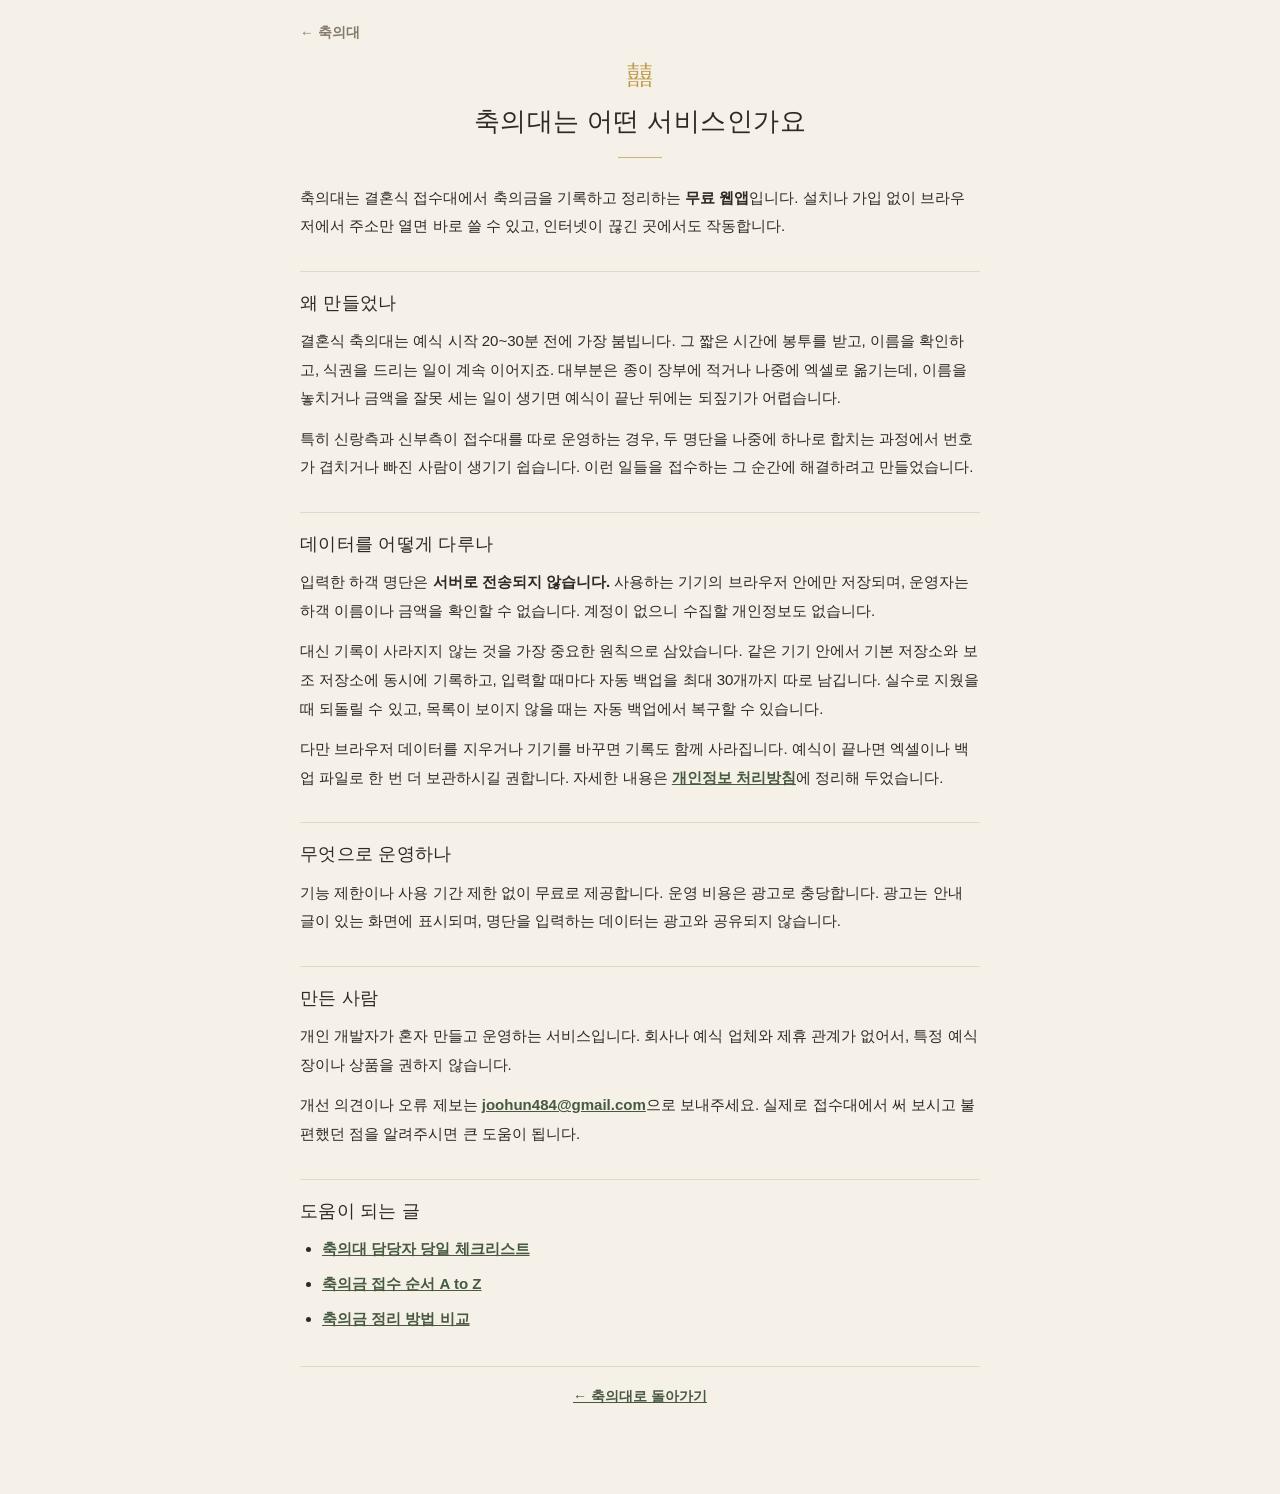
==== about.html @ 6945409e "Add site content, guide pages and SEO foundation (AdSense policy fix) AdSense rejected the site unde" ====
<!DOCTYPE html>
<html lang="ko">
<head>
<meta charset="UTF-8">
<meta name="viewport" content="width=device-width, initial-scale=1.0">
<meta name="theme-color" content="#F5F0E8">
<title>축의대는 어떤 서비스인가요 — 만든 이유와 운영 방식 | 축의대</title>
<meta name="description" content="축의대는 결혼식 접수대에서 축의금을 기록하는 무료 웹앱입니다. 왜 만들었는지, 데이터를 어떻게 다루는지, 무엇으로 운영하는지 정리했습니다.">
<link rel="canonical" href="https://xn--vk1bu99a4qe.com/about.html">
<meta name="google-adsense-account" content="ca-pub-7543390628199317">
<meta property="og:type" content="article">
<meta property="og:title" content="축의대는 어떤 서비스인가요">
<meta property="og:description" content="결혼식 축의대에서 쓰는 무료 축의금 기록 웹앱. 만든 이유와 데이터 처리 방식.">
<meta property="og:url" content="https://xn--vk1bu99a4qe.com/about.html">
<link rel="icon" href="data:image/svg+xml,<svg xmlns='http://www.w3.org/2000/svg' viewBox='0 0 100 100'><circle cx='50' cy='50' r='44' fill='none' stroke='%23BE9A44' stroke-width='3'/><text x='50' y='68' font-size='52' text-anchor='middle' fill='%23BE9A44' font-family='Georgia,serif'>囍</text></svg>">
<link rel="stylesheet" href="page.css">
</head>
<body>
<div class="page">
  <nav class="topbar"><a class="home" href="./">← 축의대</a></nav>
  <div class="crest">囍</div>
  <h1>축의대는 어떤 서비스인가요</h1>
  <div class="rule"></div>

  <p>
    축의대는 결혼식 접수대에서 축의금을 기록하고 정리하는 <strong>무료 웹앱</strong>입니다.
    설치나 가입 없이 브라우저에서 주소만 열면 바로 쓸 수 있고, 인터넷이 끊긴 곳에서도 작동합니다.
  </p>

  <h2>왜 만들었나</h2>
  <p>
    결혼식 축의대는 예식 시작 20~30분 전에 가장 붐빕니다. 그 짧은 시간에 봉투를 받고, 이름을 확인하고,
    식권을 드리는 일이 계속 이어지죠. 대부분은 종이 장부에 적거나 나중에 엑셀로 옮기는데,
    이름을 놓치거나 금액을 잘못 세는 일이 생기면 예식이 끝난 뒤에는 되짚기가 어렵습니다.
  </p>
  <p>
    특히 신랑측과 신부측이 접수대를 따로 운영하는 경우, 두 명단을 나중에 하나로 합치는 과정에서
    번호가 겹치거나 빠진 사람이 생기기 쉽습니다. 이런 일들을 접수하는 그 순간에 해결하려고 만들었습니다.
  </p>

  <h2>데이터를 어떻게 다루나</h2>
  <p>
    입력한 하객 명단은 <strong>서버로 전송되지 않습니다.</strong> 사용하는 기기의 브라우저 안에만 저장되며,
    운영자는 하객 이름이나 금액을 확인할 수 없습니다. 계정이 없으니 수집할 개인정보도 없습니다.
  </p>
  <p>
    대신 기록이 사라지지 않는 것을 가장 중요한 원칙으로 삼았습니다. 같은 기기 안에서 기본 저장소와
    보조 저장소에 동시에 기록하고, 입력할 때마다 자동 백업을 최대 30개까지 따로 남깁니다.
    실수로 지웠을 때 되돌릴 수 있고, 목록이 보이지 않을 때는 자동 백업에서 복구할 수 있습니다.
  </p>
  <p>
    다만 브라우저 데이터를 지우거나 기기를 바꾸면 기록도 함께 사라집니다.
    예식이 끝나면 엑셀이나 백업 파일로 한 번 더 보관하시길 권합니다.
    자세한 내용은 <a href="privacy.html">개인정보 처리방침</a>에 정리해 두었습니다.
  </p>

  <h2>무엇으로 운영하나</h2>
  <p>
    기능 제한이나 사용 기간 제한 없이 무료로 제공합니다. 운영 비용은 광고로 충당합니다.
    광고는 안내 글이 있는 화면에 표시되며, 명단을 입력하는 데이터는 광고와 공유되지 않습니다.
  </p>

  <h2>만든 사람</h2>
  <p>
    개인 개발자가 혼자 만들고 운영하는 서비스입니다. 회사나 예식 업체와 제휴 관계가 없어서,
    특정 예식장이나 상품을 권하지 않습니다.
  </p>
  <p>
    개선 의견이나 오류 제보는 <a href="mailto:joohun484@gmail.com">joohun484@gmail.com</a>으로 보내주세요.
    실제로 접수대에서 써 보시고 불편했던 점을 알려주시면 큰 도움이 됩니다.
  </p>

  <h2>도움이 되는 글</h2>
  <ul>
    <li><a href="guide/chukui-desk-checklist.html">축의대 담당자 당일 체크리스트</a></li>
    <li><a href="guide/chukui-jeopsu-order.html">축의금 접수 순서 A to Z</a></li>
    <li><a href="guide/chukui-jeongri-methods.html">축의금 정리 방법 비교</a></li>
  </ul>

  <p class="back"><a href="./">← 축의대로 돌아가기</a></p>
</div>
</body>
</html>
---- page.css ----
/* 축의대 — 안내/가이드 페이지 공통 스타일 (앱과 같은 '축의 청첩' 톤) */
:root{
  --bg:#F5F0E8; --panel:#FCF8F1; --ink:#2E2A22; --muted:#857B69; --line:#E1D8C7;
  --brand:#8A9E88; --brand-strong:#47593F; --brand-soft:#E8EEE2; --gold:#BE9A44;
  --display:"Didot","Bodoni MT","Hoefler Text",Palatino,"Palatino Linotype",Georgia,"AppleMyungjo","Nanum Myeongjo","Batang",serif;
  --body:"Helvetica Neue","Avenir Next",Avenir,"Segoe UI",Roboto,Arial,"Apple SD Gothic Neo","Malgun Gothic","Nanum Gothic",sans-serif;
}
@media (prefers-color-scheme: dark){
  :root{ --bg:#1A1712; --panel:#24211A; --ink:#EFE8DA; --muted:#A99D87; --line:#3A3529;
    --brand:#9DB199; --brand-strong:#BBCDB4; --brand-soft:#262C20; --gold:#D8B667; }
}
*{ box-sizing:border-box; }
body{ margin:0; background:var(--bg); color:var(--ink); font-family:var(--body);
  line-height:1.5; -webkit-text-size-adjust:100%; }
.page{ max-width:720px; margin:0 auto; padding:14px 20px 72px; }

.topbar{ padding:6px 0 2px; }
.topbar .home{ font-size:.86rem; color:var(--muted); text-decoration:none; font-weight:600; }
.topbar .home:hover{ color:var(--brand-strong); }

.crest{ text-align:center; color:var(--gold); font-family:var(--display); font-size:26px; margin-top:10px; }
h1{ font-family:var(--display); font-weight:400; font-size:1.62rem; line-height:1.45;
  text-align:center; letter-spacing:.02em; margin:8px 0 0; }
.rule{ width:44px; height:1px; background:var(--gold); margin:16px auto 26px; opacity:.7; }

h2{ font-family:var(--display); font-weight:400; font-size:1.14rem; letter-spacing:.02em;
  margin:30px 0 10px; padding-top:18px; border-top:1px solid var(--line); }
h3{ font-size:.98rem; font-weight:700; margin:20px 0 6px; }
p{ font-size:.94rem; line-height:1.9; margin:0 0 12px; }
ul,ol{ padding-left:22px; margin:0 0 12px; }
li{ font-size:.94rem; line-height:1.85; margin-bottom:7px; }
strong{ font-weight:700; }
em{ font-style:normal; color:var(--brand-strong); font-weight:600; }
a{ color:var(--brand-strong); font-weight:600; }

table{ width:100%; border-collapse:collapse; margin:0 0 14px; font-size:.9rem; display:block; overflow-x:auto; }
th,td{ border:1px solid var(--line); padding:9px 11px; text-align:left; vertical-align:top; }
th{ background:var(--brand-soft); font-weight:700; white-space:nowrap; }

blockquote{ margin:0 0 12px; padding:12px 14px; background:var(--panel);
  border-left:3px solid var(--gold); border-radius:0 8px 8px 0; }
blockquote p:last-child{ margin-bottom:0; }

.cta{ display:block; margin:26px 0; padding:16px 18px; background:var(--panel);
  border:1px solid var(--line); border-radius:14px; text-decoration:none; color:var(--ink); }
.cta strong{ display:block; font-family:var(--display); font-weight:400; font-size:1.06rem; margin-bottom:4px; color:var(--brand-strong); }
.cta span{ font-size:.86rem; color:var(--muted); font-weight:400; }

.faq h3{ margin-top:16px; }
.back{ margin-top:34px; padding-top:16px; border-top:1px solid var(--line); text-align:center; font-size:.88rem; }
.ad-wrap{ margin:26px 0 6px; padding-top:14px; border-top:1px solid var(--line); text-align:center; }
.ad-label{ font-size:9px; letter-spacing:.16em; text-transform:uppercase; color:var(--muted); opacity:.7; display:block; margin-bottom:6px; }
footer.site{ margin-top:30px; padding-top:16px; border-top:1px solid var(--line);
  text-align:center; font-size:.82rem; color:var(--muted); }
footer.site a{ color:var(--muted); font-weight:600; }
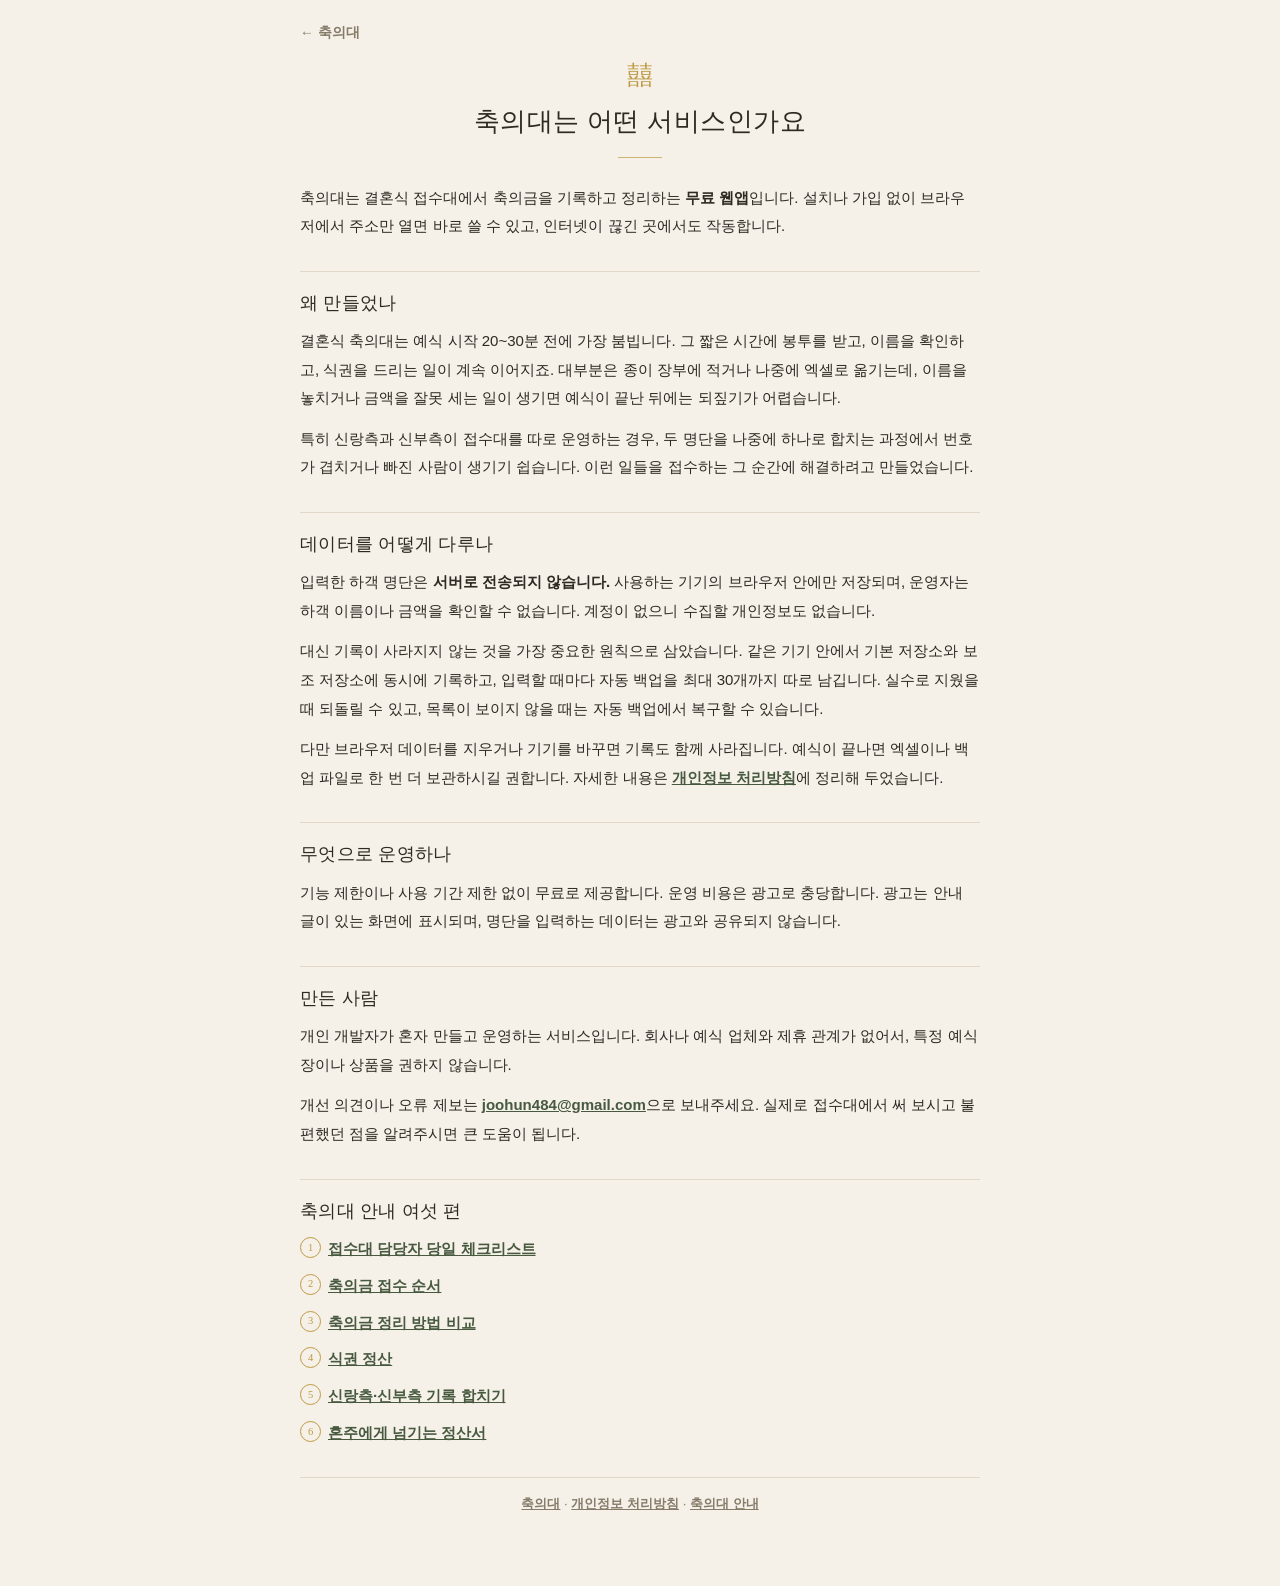
==== commit 4ee3ea9b: "Unify the guide series: one set of facts, consistent nav, no duplication A cross-page audit found th" ====
--- a/about.html
+++ b/about.html
@@ -70,14 +70,18 @@
     실제로 접수대에서 써 보시고 불편했던 점을 알려주시면 큰 도움이 됩니다.
   </p>
 
-  <h2>도움이 되는 글</h2>
-  <ul>
-    <li><a href="guide/chukui-desk-checklist.html">축의대 담당자 당일 체크리스트</a></li>
-    <li><a href="guide/chukui-jeopsu-order.html">축의금 접수 순서 A to Z</a></li>
+  <h2>축의대 안내 여섯 편</h2>
+  <ol class="series">
+    <li><a href="guide/chukui-desk-checklist.html">접수대 담당자 당일 체크리스트</a></li>
+    <li><a href="guide/chukui-jeopsu-order.html">축의금 접수 순서</a></li>
     <li><a href="guide/chukui-jeongri-methods.html">축의금 정리 방법 비교</a></li>
-  </ul>
-
-  <p class="back"><a href="./">← 축의대로 돌아가기</a></p>
+    <li><a href="guide/sikgwon-jeongsan.html">식권 정산</a></li>
+    <li><a href="guide/sinrang-sinbu-hapchigi.html">신랑측·신부측 기록 합치기</a></li>
+    <li><a href="guide/honju-jeongsanseo.html">혼주에게 넘기는 정산서</a></li>
+  </ol>
+  <footer class="site">
+    <a href="./">축의대</a> · <a href="privacy.html">개인정보 처리방침</a> · <a href="guide/chukui-desk-checklist.html">축의대 안내</a>
+  </footer>
 </div>
 </body>
 </html>
--- a/page.css
+++ b/page.css
@@ -47,9 +47,26 @@
 .cta span{ font-size:.86rem; color:var(--muted); font-weight:400; }
 
 .faq h3{ margin-top:16px; }
+/* 시리즈 목차 — 여섯 편 고정, 현재 글은 링크 없이 표시 */
+.series{ counter-reset:sr; list-style:none; padding-left:0; }
+.series li{ position:relative; padding-left:28px; margin-bottom:9px; }
+.series li::before{ counter-increment:sr; content:counter(sr);
+  position:absolute; left:0; top:2px; width:19px; height:19px; border-radius:50%;
+  border:1px solid var(--gold); color:var(--gold); font-family:var(--display); font-size:10.5px;
+  display:flex; align-items:center; justify-content:center; }
+.series li strong{ color:var(--muted); font-weight:600; }
 .back{ margin-top:34px; padding-top:16px; border-top:1px solid var(--line); text-align:center; font-size:.88rem; }
 .ad-wrap{ margin:26px 0 6px; padding-top:14px; border-top:1px solid var(--line); text-align:center; }
 .ad-label{ font-size:9px; letter-spacing:.16em; text-transform:uppercase; color:var(--muted); opacity:.7; display:block; margin-bottom:6px; }
 footer.site{ margin-top:30px; padding-top:16px; border-top:1px solid var(--line);
   text-align:center; font-size:.82rem; color:var(--muted); }
 footer.site a{ color:var(--muted); font-weight:600; }
+footer.site .fine{ margin:10px 0 0; font-size:.76rem; line-height:1.7; color:var(--muted); opacity:.85; }
+
+/* 개인정보 처리방침 전용 */
+.eff{ text-align:center; color:var(--muted); font-size:.82rem; margin-top:8px; }
+.note{ background:var(--panel); border:1px solid var(--line); border-radius:12px;
+  padding:14px 16px; font-size:.9rem; line-height:1.8; margin-bottom:26px; }
+.note b{ color:var(--brand-strong); }
+.ph{ background:rgba(190,154,68,.16); border-bottom:1px dashed var(--gold);
+  padding:0 3px; border-radius:3px; }
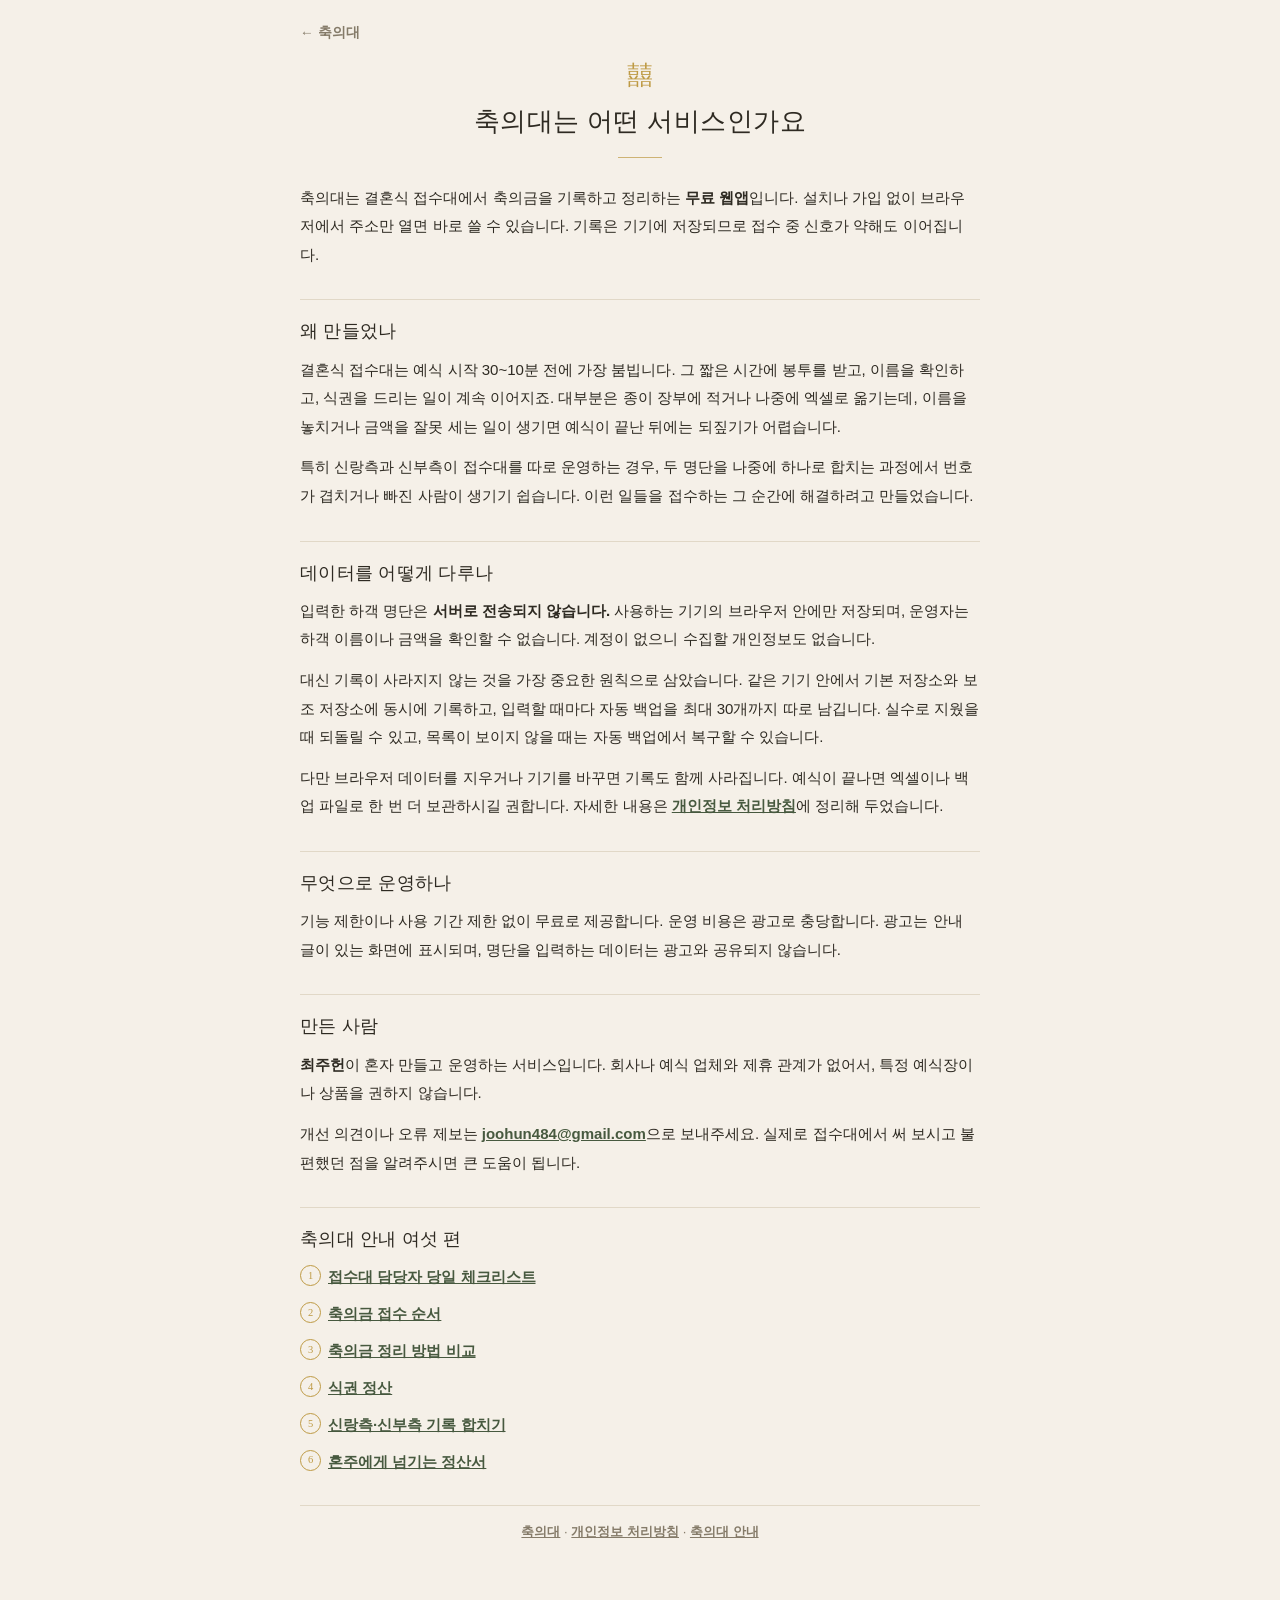
==== commit 168eb95f: "Name the operator and align the about page with the guide facts Sets the operator name to 최주헌 in the" ====
--- a/about.html
+++ b/about.html
@@ -24,12 +24,12 @@
 
   <p>
     축의대는 결혼식 접수대에서 축의금을 기록하고 정리하는 <strong>무료 웹앱</strong>입니다.
-    설치나 가입 없이 브라우저에서 주소만 열면 바로 쓸 수 있고, 인터넷이 끊긴 곳에서도 작동합니다.
+    설치나 가입 없이 브라우저에서 주소만 열면 바로 쓸 수 있습니다. 기록은 기기에 저장되므로 접수 중 신호가 약해도 이어집니다.
   </p>
 
   <h2>왜 만들었나</h2>
   <p>
-    결혼식 축의대는 예식 시작 20~30분 전에 가장 붐빕니다. 그 짧은 시간에 봉투를 받고, 이름을 확인하고,
+    결혼식 접수대는 예식 시작 30~10분 전에 가장 붐빕니다. 그 짧은 시간에 봉투를 받고, 이름을 확인하고,
     식권을 드리는 일이 계속 이어지죠. 대부분은 종이 장부에 적거나 나중에 엑셀로 옮기는데,
     이름을 놓치거나 금액을 잘못 세는 일이 생기면 예식이 끝난 뒤에는 되짚기가 어렵습니다.
   </p>
@@ -62,7 +62,7 @@
 
   <h2>만든 사람</h2>
   <p>
-    개인 개발자가 혼자 만들고 운영하는 서비스입니다. 회사나 예식 업체와 제휴 관계가 없어서,
+    <strong>최주헌</strong>이 혼자 만들고 운영하는 서비스입니다. 회사나 예식 업체와 제휴 관계가 없어서,
     특정 예식장이나 상품을 권하지 않습니다.
   </p>
   <p>
